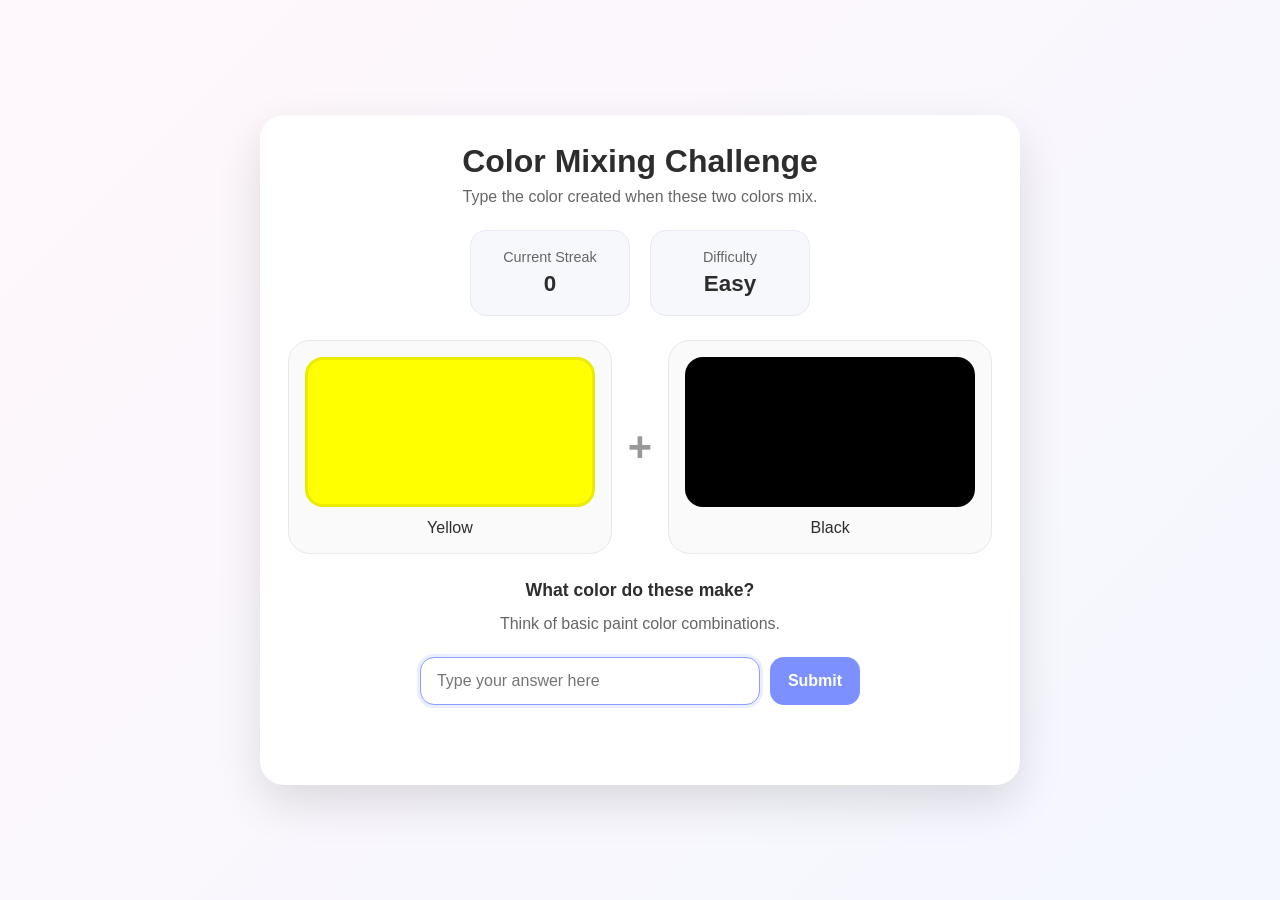
==== ai.html @ ea37b7bc "Add files via upload" ====
<!DOCTYPE html>
<html lang="en">
<head>
  <meta charset="UTF-8" />
  <meta name="viewport" content="width=device-width, initial-scale=1.0" />
  <title>Color Mixing Game</title>
  <style>
    * {
      box-sizing: border-box;
    }

    body {
      margin: 0;
      min-height: 100vh;
      font-family: Arial, Helvetica, sans-serif;
      background: linear-gradient(135deg, #fff7fb, #f4f7ff);
      color: #2d2d2d;
      display: flex;
      justify-content: center;
      align-items: center;
      padding: 20px;
    }

    .game-container {
      width: 100%;
      max-width: 760px;
      background: white;
      border-radius: 24px;
      box-shadow: 0 18px 45px rgba(0, 0, 0, 0.12);
      padding: 28px;
    }

    h1 {
      margin-top: 0;
      text-align: center;
      font-size: 2rem;
      margin-bottom: 8px;
    }

    .subtitle {
      text-align: center;
      margin-top: 0;
      color: #666;
      margin-bottom: 24px;
    }

    .top-bar {
        display: flex;
        justify-content: center;
        gap: 20px;
        margin-bottom: 24px;
    }

    .stat-box {
      background: #f7f8fc;
      border-radius: 16px;
      padding: 14px;
      text-align: center;
      border: 1px solid #e7eaf4;
      width: 160px;
      padding: 18px;
    }

    .stat-label {
      font-size: 0.9rem;
      color: #666;
      margin-bottom: 6px;
    }

    .stat-value {
      font-size: 1.4rem;
      font-weight: bold;
    }

    .colors-area {
      display: grid;
      grid-template-columns: 1fr auto 1fr;
      gap: 16px;
      align-items: center;
      margin-bottom: 26px;
    }

    .color-card {
      background: #fafafa;
      border: 1px solid #e8e8e8;
      border-radius: 22px;
      padding: 16px;
      text-align: center;
    }

    .swatch {
      width: 100%;
      height: 150px;
      border-radius: 18px;
      border: 3px solid rgba(0, 0, 0, 0.08);
      margin-bottom: 12px;
    }

    .plus-sign {
      font-size: 2.6rem;
      font-weight: bold;
      color: #999;
    }

    .prompt {
      font-size: 1.1rem;
      font-weight: bold;
      text-align: center;
      margin-bottom: 14px;
    }

    .hint {
      text-align: center;
      color: #666;
      margin-bottom: 18px;
      min-height: 24px;
    }

    .input-row {
      display: flex;
      gap: 10px;
      flex-wrap: wrap;
      justify-content: center;
      margin-bottom: 18px;
    }

    input[type="text"] {
      width: min(100%, 340px);
      padding: 14px 16px;
      border-radius: 14px;
      border: 1px solid #cfd5e4;
      font-size: 1rem;
      outline: none;
    }

    input[type="text"]:focus {
      border-color: #8c9eff;
      box-shadow: 0 0 0 3px rgba(140, 158, 255, 0.18);
    }

    button {
      border: none;
      border-radius: 14px;
      padding: 14px 18px;
      font-size: 1rem;
      font-weight: bold;
      cursor: pointer;
      transition: transform 0.15s ease, opacity 0.15s ease;
    }

    button:hover {
      transform: translateY(-1px);
      opacity: 0.95;
    }

    .submit-btn {
      background: #7c90ff;
      color: white;
    }

    .message {
      text-align: center;
      font-weight: bold;
      min-height: 28px;
      margin-bottom: 6px;
    }

    .message.correct {
      color: #18804b;
    }

    .message.incorrect {
      color: #b42318;
    }

    .possible-answers {
      margin-top: 18px;
      background: #fafbff;
      border: 1px solid #e3e8fb;
      border-radius: 16px;
      padding: 14px;
      color: #555;
      line-height: 1.6;
    }

    .modal-overlay {
      position: fixed;
      inset: 0;
      background: rgba(0, 0, 0, 0.5);
      display: none;
      justify-content: center;
      align-items: center;
      padding: 20px;
      z-index: 999;
    }

    .modal-overlay.show {
      display: flex;
    }

    .modal {
      width: 100%;
      max-width: 420px;
      background: white;
      border-radius: 24px;
      padding: 28px;
      text-align: center;
      box-shadow: 0 20px 50px rgba(0, 0, 0, 0.25);
    }

    .modal h2 {
      margin-top: 0;
      margin-bottom: 10px;
    }

    .modal p {
      margin: 8px 0;
      color: #555;
      line-height: 1.5;
    }

    .streak-number {
      font-size: 2.6rem;
      font-weight: bold;
      color: #7c90ff;
      margin: 14px 0;
    }

    .restart-btn {
      background: #7c90ff;
      color: white;
      margin-top: 16px;
      width: 100%;
    }

    @media (max-width: 640px) {
      .top-bar {
        grid-template-columns: 1fr;
      }

      .colors-area {
        grid-template-columns: 1fr;
      }

      .plus-sign {
        transform: rotate(90deg);
      }

      .game-container {
        padding: 20px;
      }
    }
  </style>
</head>
<body>
  <div class="game-container">
    <h1>Color Mixing Challenge</h1>
    <p class="subtitle">Type the color created when these two colors mix.</p>

    <div class="top-bar">
      <div class="stat-box">
        <div class="stat-label">Current Streak</div>
        <div class="stat-value" id="streak">0</div>
      </div>
      <div class="stat-box">
        <div class="stat-label">Difficulty</div>
        <div class="stat-value" id="difficulty">Easy</div>
      </div>
    </div>

    <div class="colors-area">
      <div class="color-card">
        <div class="swatch" id="swatch1"></div>
        <div id="label1">Red</div>
      </div>

      <div class="plus-sign">+</div>

      <div class="color-card">
        <div class="swatch" id="swatch2"></div>
        <div id="label2">Blue</div>
      </div>
    </div>

    <div class="prompt">What color do these make?</div>
    <div class="hint" id="hint"></div>

    <div class="input-row">
      <input type="text" id="answerInput" placeholder="Type your answer here" autocomplete="off" />
      <button class="submit-btn" id="submitBtn">Submit</button>
    </div>

    <div class="message" id="message"></div>

  <div class="modal-overlay" id="modalOverlay">
    <div class="modal">
      <h2>Round Over</h2>
      <p>Your streak was:</p>
      <div class="streak-number" id="finalStreak">0</div>
      <p id="correctAnswerText">Correct answer: Purple</p>
      <p>Better Luck Next Time!</p>
      <button class="restart-btn" id="restartBtn">Try Again</button>
    </div>
  </div>

  <script>
const easyRounds = [
  { c1: 'red', c2: 'blue', answer: 'purple', synonyms: ['violet'] },
  { c1: 'blue', c2: 'yellow', answer: 'green', synonyms: ['lime green'] },
  { c1: 'red', c2: 'yellow', answer: 'orange', synonyms: [] },
  { c1: 'red', c2: 'white', answer: 'pink', synonyms: ['light pink'] },
  { c1: 'black', c2: 'white', answer: 'gray', synonyms: ['grey', 'gray'] },
  { c1: 'blue', c2: 'white', answer: 'sky blue', synonyms: ['light blue'] },
  { c1: 'yellow', c2: 'white', answer: 'cream', synonyms: ['pale yellow'] },
  { c1: 'green', c2: 'white', answer: 'mint', synonyms: ['mint green', 'light green'] },
  { c1: 'red', c2: 'black', answer: 'dark red', synonyms: ['deep red'] },
  { c1: 'blue', c2: 'black', answer: 'navy', synonyms: ['dark blue', 'navy blue'] },
  { c1: 'yellow', c2: 'black', answer: 'olive', synonyms: ['olive green'] },
  { c1: 'red', c2: 'gray', answer: 'dusty rose', synonyms: ['rose gray', 'rose grey'] },
  { c1: 'blue', c2: 'gray', answer: 'blue gray', synonyms: ['blue grey', 'grey blue', 'blue gray', 'gray blue'] },
  { c1: 'green', c2: 'yellow', answer: 'yellow green', synonyms: ['lime', 'green yellow'] },
  { c1: 'orange', c2: 'white', answer: 'peach', synonyms: ['light orange'] }
];

const mediumRounds = [
  { c1: 'blue', c2: 'green', answer: 'teal', synonyms: ['blue green', 'green blue'] },
  { c1: 'red', c2: 'white', answer: 'rose', synonyms: ['pink rose'] },
  { c1: 'red', c2: 'blue', answer: 'magenta', synonyms: ['reddish purple'] },
  { c1: 'yellow', c2: 'green', answer: 'lime green', synonyms: ['lime'] },
  { c1: 'blue', c2: 'purple', answer: 'indigo', synonyms: [] },
  { c1: 'red', c2: 'orange', answer: 'vermilion', synonyms: ['red orange', 'orange red'] },
  { c1: 'blue', c2: 'white', answer: 'cyan', synonyms: ['aqua'] },
  { c1: 'green', c2: 'blue', answer: 'turquoise', synonyms: [] },
  { c1: 'red', c2: 'purple', answer: 'fuchsia', synonyms: ['hot pink'] },
  { c1: 'yellow', c2: 'orange', answer: 'amber', synonyms: ['golden orange'] },
  { c1: 'green', c2: 'gray', answer: 'sage', synonyms: ['sage green'] },
  { c1: 'brown', c2: 'red', answer: 'rust', synonyms: ['rust red'] },
  { c1: 'pink', c2: 'white', answer: 'blush', synonyms: ['pale pink'] },
  { c1: 'orange', c2: 'yellow', answer: 'gold', synonyms: ['golden yellow'] },
  { c1: 'purple', c2: 'white', answer: 'lavender', synonyms: ['light purple'] }
];

const hardRounds = [
  { c1: 'pink', c2: 'orange', answer: 'coral', synonyms: [] },
  { c1: 'yellow', c2: 'green', answer: 'chartreuse', synonyms: ['bright green'] },
  { c1: 'blue', c2: 'gray', answer: 'slate', synonyms: ['slate gray', 'slate grey', 'slate blue'] },
  { c1: 'purple', c2: 'pink', answer: 'orchid', synonyms: [] },
  { c1: 'red', c2: 'brown', answer: 'maroon', synonyms: ['burgundy'] },
  { c1: 'blue', c2: 'green', answer: 'cerulean', synonyms: [] },
  { c1: 'purple', c2: 'blue', answer: 'periwinkle', synonyms: [] },
  { c1: 'red', c2: 'orange', answer: 'scarlet', synonyms: [] },
  { c1: 'yellow', c2: 'brown', answer: 'mustard', synonyms: ['mustard yellow'] },
  { c1: 'green', c2: 'brown', answer: 'moss', synonyms: ['moss green'] },
  { c1: 'red', c2: 'gray', answer: 'mauve', synonyms: [] },
  { c1: 'blue', c2: 'black', answer: 'midnight blue', synonyms: [] },
  { c1: 'green', c2: 'white', answer: 'seafoam', synonyms: ['seafoam green'] },
  { c1: 'red', c2: 'white', answer: 'salmon', synonyms: [] },
  { c1: 'orange', c2: 'brown', answer: 'burnt sienna', synonyms: [] }
];

    const streakEl = document.getElementById('streak');
    const difficultyEl = document.getElementById('difficulty');
    const swatch1 = document.getElementById('swatch1');
    const swatch2 = document.getElementById('swatch2');
    const label1 = document.getElementById('label1');
    const label2 = document.getElementById('label2');
    const hintEl = document.getElementById('hint');
    const inputEl = document.getElementById('answerInput');
    const messageEl = document.getElementById('message');
    const submitBtn = document.getElementById('submitBtn');
    const modalOverlay = document.getElementById('modalOverlay');
    const finalStreakEl = document.getElementById('finalStreak');
    const correctAnswerText = document.getElementById('correctAnswerText');
    const restartBtn = document.getElementById('restartBtn');

    let streak = 0;
    let round = 1;
    let currentQuestion = null;

    let easyBag = [];
    let mediumBag = [];
    let hardBag = [];

    function getDifficulty() {
        if (round <= 6) return 'Easy';
        if (round <= 12) return 'Medium';
        return 'Hard';
    }

    function shuffleArray(array) {
        const shuffled = [...array];

        for (let i = shuffled.length - 1; i > 0; i--) {
            const j = Math.floor(Math.random() * (i + 1));
            [shuffled[i], shuffled[j]] = [shuffled[j], shuffled[i]];
        }

    return shuffled;
    }

    function refillBag(difficulty) {
        if (difficulty === 'Easy') {
            easyBag = shuffleArray(easyRounds);
        } else if (difficulty === 'Medium') {
             mediumBag = shuffleArray(mediumRounds);
        } else {
            hardBag = shuffleArray(hardRounds);
        }
    }

    function getRandomQuestion() {
        const difficulty = getDifficulty();

  if (difficulty === 'Easy') {
    if (easyBag.length === 0) {
      refillBag('Easy');
    }
    return easyBag.pop();
    }

    if (difficulty === 'Medium') {
        if (mediumBag.length === 0) {
            refillBag('Medium');
            }
        return mediumBag.pop();
    }

    if (hardBag.length === 0) {
        refillBag('Hard');
    }
    return hardBag.pop();
}

    function updateDisplay() {
  streakEl.textContent = streak;
  difficultyEl.textContent = getDifficulty();
}

    function setMessage(text, type = '') {
      messageEl.textContent = text;
      messageEl.className = 'message';
      if (type) {
        messageEl.classList.add(type);
      }
    }

    function loadQuestion() {
      currentQuestion = getRandomQuestion();
      swatch1.style.background = currentQuestion.c1;
      swatch2.style.background = currentQuestion.c2;
      label1.textContent = capitalizeWords(currentQuestion.c1);
      label2.textContent = capitalizeWords(currentQuestion.c2);

      const difficulty = getDifficulty();
      if (difficulty === 'Easy') {
        hintEl.textContent = 'Think of basic paint color combinations.';
      } else if (difficulty === 'Medium') {
        hintEl.textContent = 'The answer may be more specific than a basic color.';
      } else {
        hintEl.textContent = 'These rounds use less obvious color names.';
      }

      inputEl.value = '';
      inputEl.focus();
      setMessage('');
      updateDisplay();
    }

    function normalizeAnswer(text) {
      return text.trim().toLowerCase().replace(/\s+/g, ' ');
    }

    function isCorrectAnswer(userAnswer, question) {
      const normalized = normalizeAnswer(userAnswer);
      if (normalized === normalizeAnswer(question.answer)) return true;
      return question.synonyms.some(synonym => normalizeAnswer(synonym) === normalized);
    }

    function handleCorrect() {
      streak += 1;
      round += 1;
      setMessage('Correct! Nice job — keep your streak going.', 'correct');
      updateDisplay();

      setTimeout(() => {
        loadQuestion();
      }, 700);
    }

function handleWrong() {
  finalStreakEl.textContent = streak;
  correctAnswerText.textContent = `Correct answer: ${capitalizeWords(currentQuestion.answer)}`;
  
  streak = 0;
  round = 1;
  updateDisplay();
  
  modalOverlay.classList.add('show');
}

    function submitAnswer() {
        const userAnswer = inputEl.value;

        if (!userAnswer.trim()) {
        setMessage('Please type an answer first.', 'incorrect');
        return;
    }

    if (isCorrectAnswer(userAnswer, currentQuestion)) {
        inputEl.value = '';
        handleCorrect();
    } else {
        inputEl.value = '';
        setMessage('Not quite.', 'incorrect');
        handleWrong();
    }
    }

function restartGame() {
  modalOverlay.classList.remove('show');
  streak = 0;
  round = 1;
  easyBag = [];
  mediumBag = [];
  hardBag = [];
  updateDisplay(); // updates screen right away
  loadQuestion();
}

    function capitalizeWords(text) {
      return text
        .split(' ')
        .map(word => word.charAt(0).toUpperCase() + word.slice(1))
        .join(' ');
    }

    submitBtn.addEventListener('click', submitAnswer);

    restartBtn.addEventListener('click', restartGame);

    inputEl.addEventListener('keydown', event => {
      if (event.key === 'Enter') {
        submitAnswer();
      }
    });

    loadQuestion();
  </script>
</body>
</html>
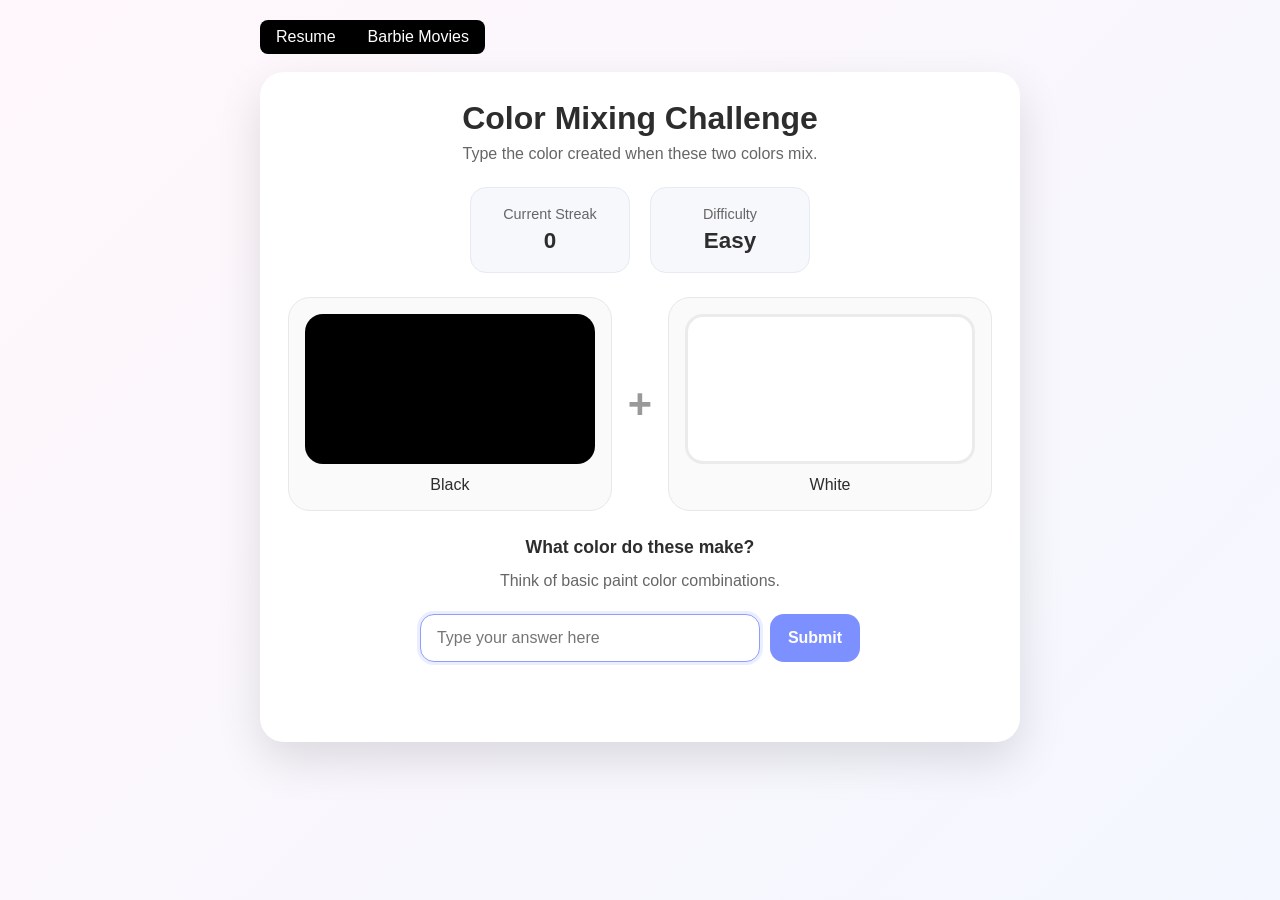
==== commit 40856457: "Add files via upload" ====
--- a/ai.html
+++ b/ai.html
@@ -9,17 +9,16 @@
       box-sizing: border-box;
     }
 
-    body {
-      margin: 0;
-      min-height: 100vh;
-      font-family: Arial, Helvetica, sans-serif;
-      background: linear-gradient(135deg, #fff7fb, #f4f7ff);
-      color: #2d2d2d;
-      display: flex;
-      justify-content: center;
-      align-items: center;
-      padding: 20px;
-    }
+body {
+  margin: 0;
+  min-height: 100vh;
+  font-family: Arial, Helvetica, sans-serif;
+  background: linear-gradient(135deg, #fff7fb, #f4f7ff);
+  color: #2d2d2d;
+  padding: 20px;
+  margin: auto;
+  max-width: 800px;
+}
 
     .game-container {
       width: 100%;
@@ -250,10 +249,45 @@
         padding: 20px;
       }
     }
+
+
+header {
+  margin-bottom: 18px;
+}
+
+nav {
+  display: flex;
+  justify-content: flex-start;
+  gap: 0;
+  border-radius: .5em;
+  overflow: hidden;
+  width: fit-content;
+}
+
+nav a {
+  display: block;
+  background-color: black;
+  color: white;
+  padding: 0.5em 1em;
+  text-decoration: none;
+}
+
+nav a:hover {
+  background-color: gray;
+  color: black;
+}
   </style>
 </head>
 <body>
-  <div class="game-container">
+  <div class="page-container">
+    <header>
+      <nav class="common">
+        <a href="index.html">Resume</a>
+        <a href="fromscratch.html">Barbie Movies</a>
+      </nav>
+    </header>
+    </div>
+    <div class="game-container">
     <h1>Color Mixing Challenge</h1>
     <p class="subtitle">Type the color created when these two colors mix.</p>
 
